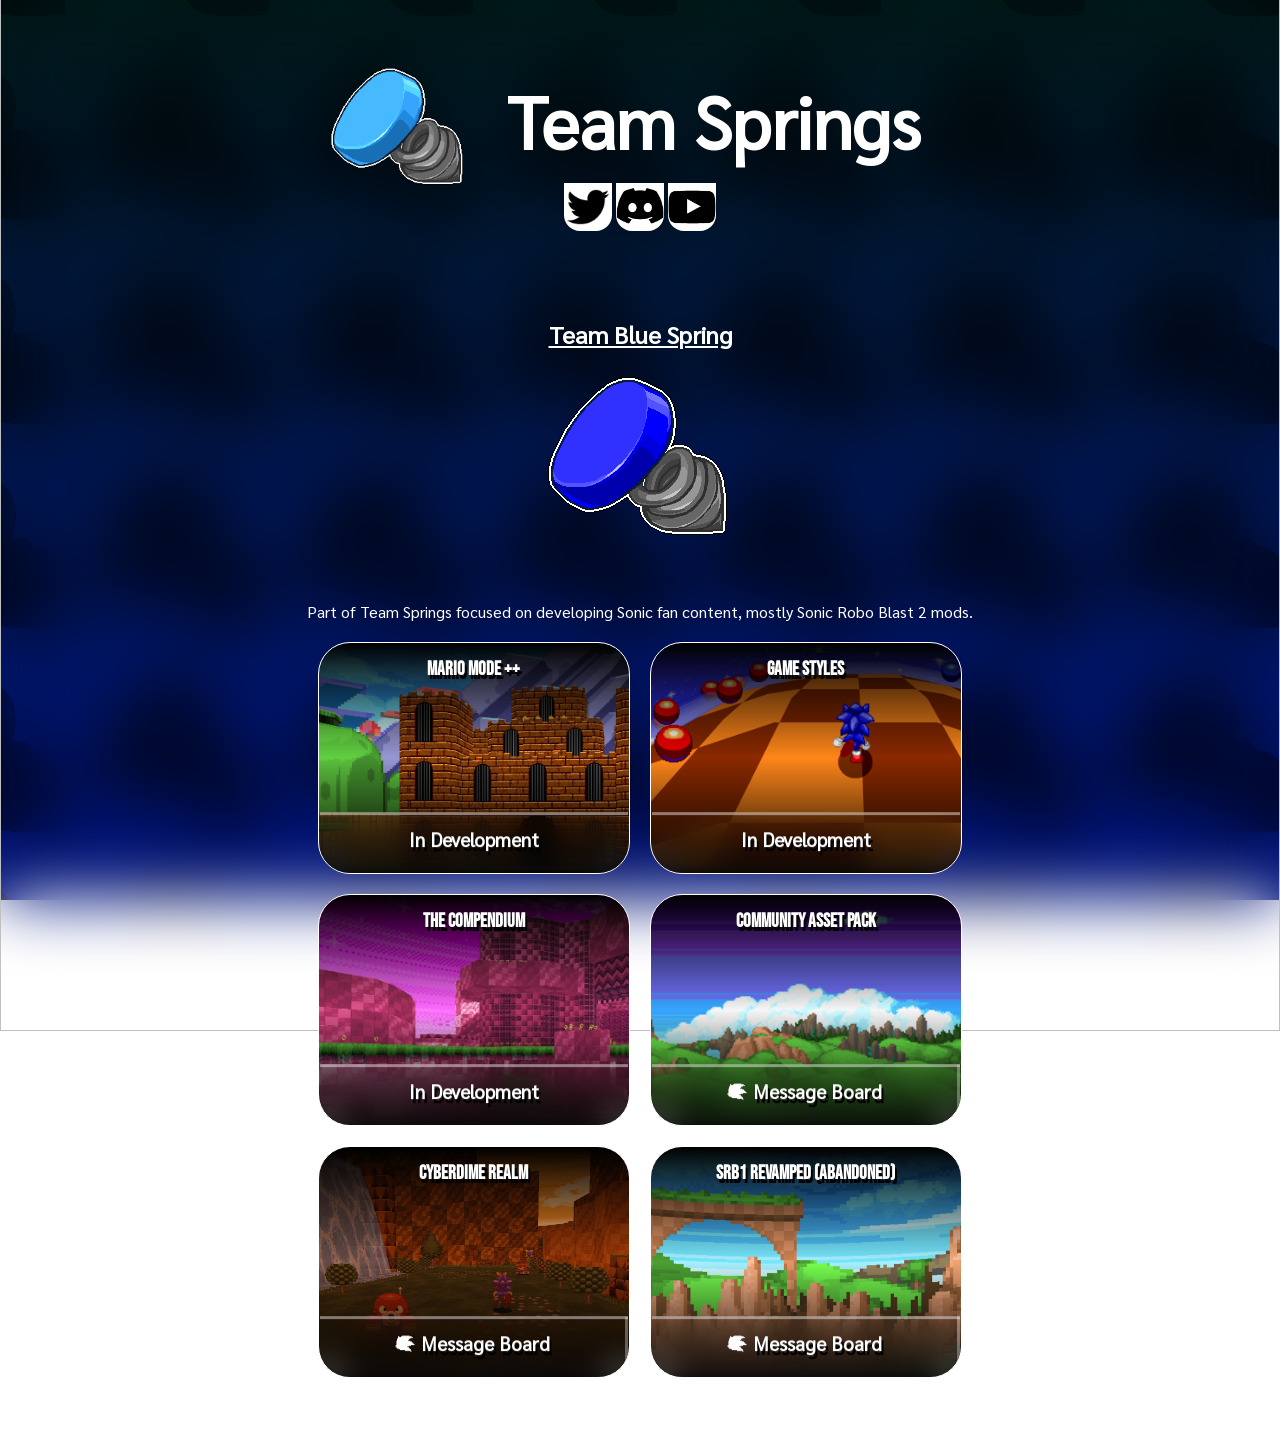
==== index.html @ 65f755e1 "Initial" ====
<!DOCTYPE html PUBLIC "-//W3C//DTD XHTML 1.0 Strict//EN" "http://www.w3.org/TR/xhtml1/DTD/xhtml1-strict.dtd">
<html xmlns="http://www.w3.org/1999/xhtml">
    <head>
        <title>Team Springs</title>
        <meta http-equiv="Content-Language" content="English" />
        <meta http-equiv="Content-Type" content="text/html; charset=UTF-8" />        
        <link rel="stylesheet" type="text/css" href="style.css" media="screen" />        
    </head>

    <body>
        <div id = "bodyplace">
            <img id = "backgroundlayer"/>

            <div id ="wrapper">
                <div id = "logo">
                <img src="TeamSprings2023.png"/>
                <b> Team Springs</b>
                </div>
                
                <div class="socials">
                    <br/>
                    <a href="https://x.com/SpringsTeam"><img class="social_icon" src="Twitter.png"/></a>
                    <a href="https://discord.gg/3rpShvtDGt"><img class="social_icon" src="Discord.png"/></a>
                    <a href="https://www.youtube.com/@BlueSpringTeam"><img class="social_icon" src="YT.png"/></a>
                </div>

                <br/>
                <br/>
                <br/>
                <br/> <u><h2> Team Blue Spring <br/> <img src="BS2023.png"/></h2></u>
                <br/> Part of Team Springs focused on developing Sonic fan content, mostly Sonic Robo Blast 2 mods.

                <div id ="projects">
                    <div class="project" style='background-image: url("mariomode.png"), linear-gradient(rgb(0, 0, 0), #00000000, rgb(0, 0, 0))'>
                        Mario Mode ++

                        <div class="informal">
                            <div class="linktag">In Development</div>                
                        </div>
                    </div>

                    <div class="project" style='background-image: url("gamestyles.png"), linear-gradient(rgb(0, 0, 0), #00000000, rgb(0, 0, 0))'>
                        Game Styles

                        <div class="informal">
                            <div class="linktag">In Development</div>                    
                        </div>
                    </div>

                    <div class="project" style='background-image: url("compedium.png"), linear-gradient(rgb(0, 0, 0), #00000000, rgb(0, 0, 0))'>
                        The Compendium

                        <div class="informal">
                            <div class="linktag">In Development</div>                    
                        </div>
                    </div>

                    <div class="project" style='background-image: url("Sky21SCroll.png"), linear-gradient(rgb(0, 0, 0), #00000000, rgb(0, 0, 0))'>
                        Community Asset Pack

                        <div class="selector">
                            <a href="https://mb.srb2.org/threads/v5-1-community-asset-pack.29865/" class="link">
                                <div class="linktag"><img src="SRB2mes.png" height = '21px'> Message Board</div>
                            </a>                        
                        </div>
                    </div>

                    <div class="project" style='background-image: url("cyberdime.png"), linear-gradient(rgb(0, 0, 0), #00000000, rgb(0, 0, 0))'>
                        Cyberdime Realm

                        <div class="selector">
                            <a href="https://mb.srb2.org/threads/the-cyberdime-realm-virtual-simplicity.27484/" class="link">
                                <div class="linktag"><img src="SRB2mes.png" height = '21px'> Message Board</div>
                            </a>                        
                        </div>
                    </div>


                    <div class="project" style='background-image: url("SRB1.png"), linear-gradient(rgb(0, 0, 0), #00000000, rgb(0, 0, 0))'>
                        SRB1 Revamped (Abandoned)

                        <div class="selector">
                            <a href="https://mb.srb2.org/addons/0-01-blue-spring-teams-srb1-remake.290/" class="link">
                                <div class="linktag"><img src="SRB2mes.png" height = '21px'> Message Board</div>
                            </a>    
                        </div>
                    </div>
                </div>
                
                <br/>
                <br/>               
                Website developed by hand with XHTML and CSS. No ownership over font or intellectual property is claimed.
            </div>
        </div>
    </body>
</html>
---- style.css ----
@font-face { font-family: Sarabun; src: url('fonts/Sarabun-Regular.ttf'); }
@font-face { font-family: BebasNeue; src: url('fonts/BebasNeue-Regular.ttf'); }

body {
    text-align: center;
    background-image: linear-gradient(rgb(0, 24, 23), rgb(0, 19, 128)), url('BS2023bgscrllanim.webp');
	background-position: bottom;
	background-repeat: repeat;
	background-attachment: fixed;
    background-blend-mode: overlay;

    color: white;
    font-family: Sarabun;
}

#backgroundlayer{
    background-color: rgba(255, 255, 255, 0);
    display:inline-block;
    position:fixed;
    left: 17.5%;
    top: -5.5%;
    min-width: 800px;
    width: 65%;
    height: 120%;
    z-index: -4;
    backdrop-filter: blur(32px);
}

@media (max-width: 1280px) {
    #backgroundlayer{
        left: 0px;
        width: 100%;
        height: 120%;
        z-index: -4;
        backdrop-filter: blur(32px);
    }
}

.socials {
    display:contents;
    z-index: 8;
}

.social_icon {
    cursor: pointer;
    padding-top: 16px;
    height: 80%;
    max-width:48px;
    border-radius: 16px;
}

#logo {
    display:contents;
    text-align: left;
    justify-content: center;
    font-size: x-large;
}

#logo b {
    display:contents;
    text-align: left;
    justify-content: center;
    font-size: 300%;
}


#logo img {
    right: 50%;
    height: 142px;
    width: 142px;    
    transform: translate(-32px, 48px);    
}

#projects {
    display:inline-flex;
    position: relative;
    height: auto;
    width: 60%;
    padding-top: 20px;
    padding-bottom: 35px;    
    margin-left: 20%;
    margin-right: 20%;        
    align-items: center;
    float: left;
    flex-wrap: wrap;

    gap: 20px;

    justify-content: center;
}

.project {
    display:inline;

    color:White;
    border-radius: 32px;

    min-width: 280px;
    max-width: 375px;
    width: calc(100% / 4);
    height: 200px;

    text-shadow: 2px 4px black;
    font-family: BebasNeue;
    font-size: larger;
    font-weight: bolder;

    padding:15px;
    background-size: cover;
    background-blend-mode: overlay;

    border: 1px white solid;

    overflow:hidden
}

.project .informal {
    display:table;
    table-layout: fixed;
    flex-wrap: wrap;
    position: relative;
    color:white;
    font-family: Sarabun;

    right:5%;
    transform: translateY(190%);

    width: 110%;
    height: 33%;
    backdrop-filter: blur(16px);
    border-top: 3px rgba(255, 255, 255, 0.435) solid;    
}

.project .selector {
    display:table;
    table-layout: fixed;
    flex-wrap: wrap;
    position: relative;
    color:white;
    font-family: Sarabun;

    right:5%;
    transform: translateY(190%);

    width: 110%;
    height: 33%;
    backdrop-filter: blur(16px);
    border-top: 3px rgba(255, 255, 255, 0.435) solid;    
}

.project .selector .link {
    display:table-cell;
    height: 100%;
    left: 0px;
    right: 0px;

    border-right: 3px rgba(255, 255, 255, 0.323) solid;
}

.project .selector :hover{
    cursor: pointer;

    color:yellow;
    background-image: linear-gradient(rgba(255, 255, 0, 0.037), rgb(197, 145, 0));
}

a {
    color: white;
    text-decoration: none;
    transform: translateY(-3.5%);
}

.project .selector .link .linktag {
    transform: translateY(55%);
}

.project .selector .link :hover {
    background: none;
}

.project .linktag {
    cursor: default;
    transform: translateY(45%);
}
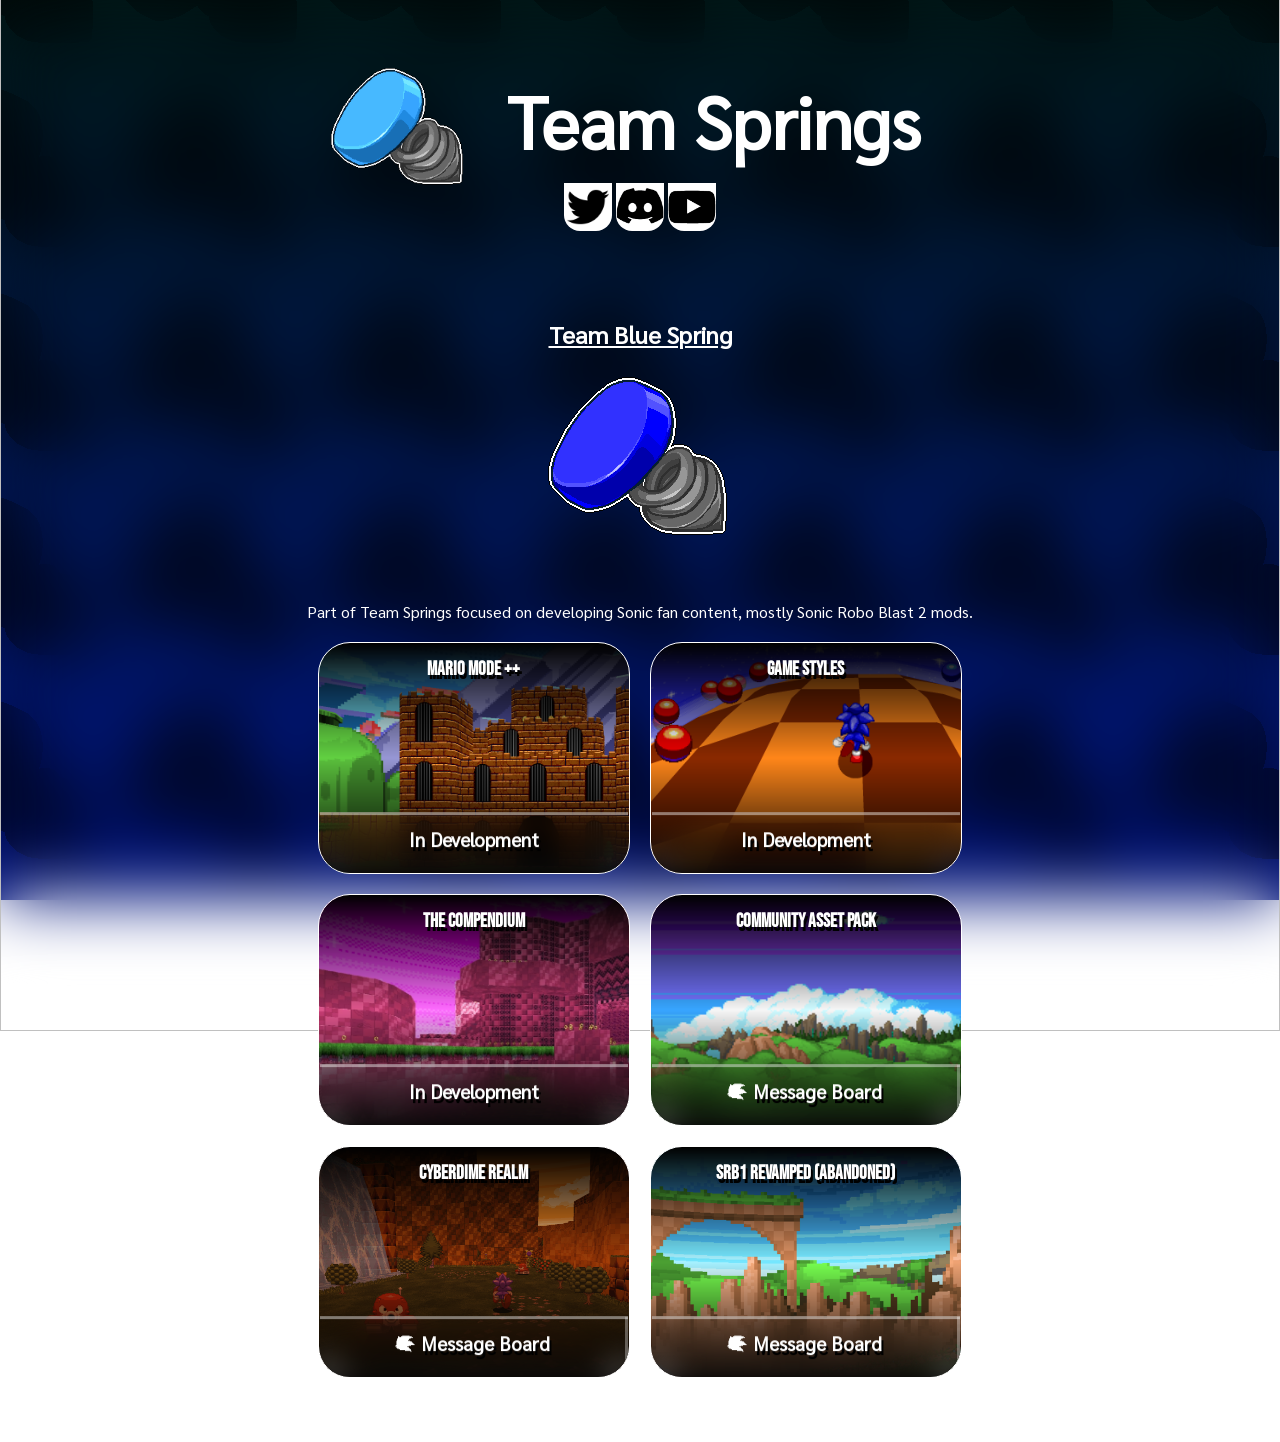
==== commit c44f958a: "Added Meta Tags" ====
--- a/index.html
+++ b/index.html
@@ -4,7 +4,24 @@
         <title>Team Springs</title>
         <meta http-equiv="Content-Language" content="English" />
         <meta http-equiv="Content-Type" content="text/html; charset=UTF-8" />        
-        <link rel="stylesheet" type="text/css" href="style.css" media="screen" />        
+        <link rel="stylesheet" type="text/css" href="style.css" media="screen" />
+        
+        <meta charset="utf-8">
+        <meta name = "viewport"                   content = "width=device-width, initial-scale=1, shrink-to-fit=no"/>        
+        <meta name = "description"                content = "Hobby developer group"/>
+        <meta name = "keyword"                    content = "developer, lua, c, c++, c/c++, artist, pixelart, design, level design, game design, modding, hobbies, scripts, modding, fans, fan-work, fangames"/>
+
+        <meta property = "og:site_name"           content=  "Team Springs" />
+        <meta property = "og:title"               content = "Front Page"/>
+        <meta property = "og:description"         content = "Hobby developer group"/>
+        <meta property = "og:image"               content = "TeamSprings2023.png"/>
+        <meta property = "og:url"                 content = "https://teamsprings.github.io/Site/"/>
+        <meta property = "og:type"                content = "website"/>
+
+        <meta property = "twitter:card"           content = "summary_large_image"/>
+        <meta property = "twitter:title"          content = "Team Springs"/>
+        <meta property = "twitter:description"    content = "Hobby developer group"/>
+        <meta property = "twitter:image"          content = "TeamSprings2023.png"/>     
     </head>
 
     <body>
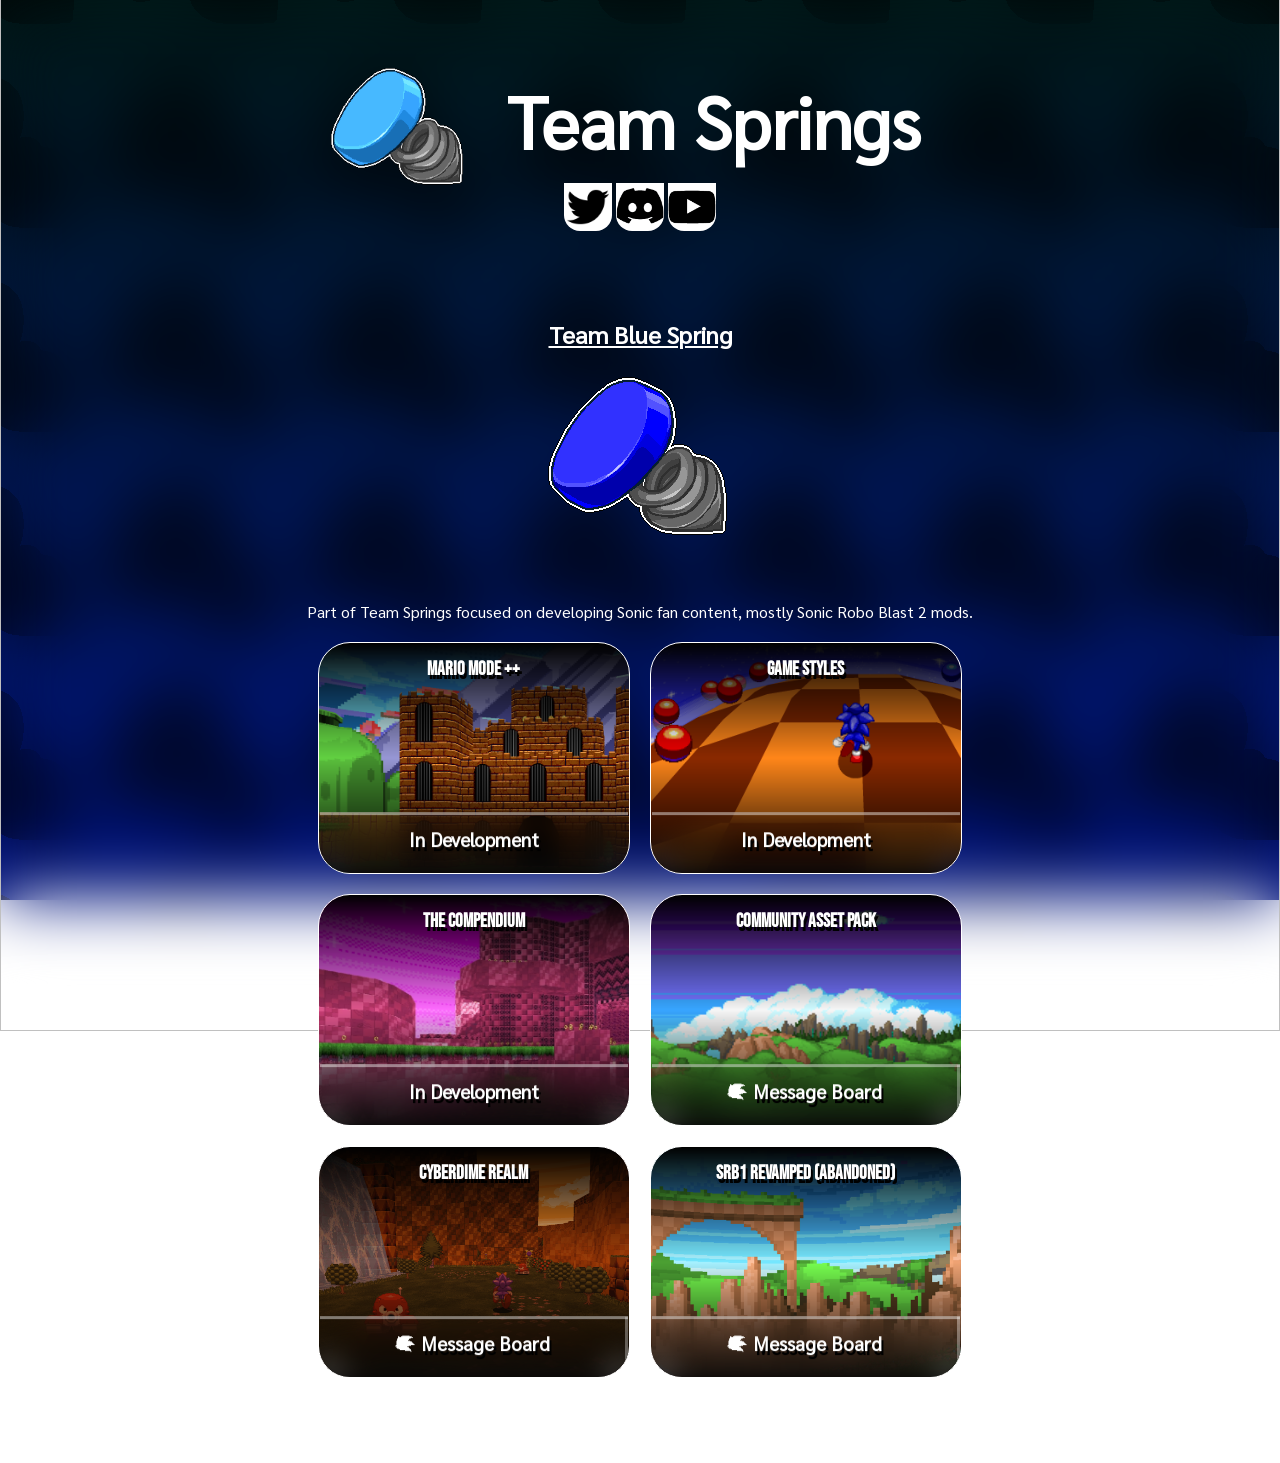
==== commit 50e3c899: "Note" ====
--- a/index.html
+++ b/index.html
@@ -105,8 +105,9 @@
                 </div>
                 
                 <br/>
-                <br/>               
-                Website developed by hand with XHTML and CSS. No ownership over font or intellectual property is claimed.
+                <br/>
+                Website developed by hand with XHTML and CSS. No ownership over font or intellectual property is claimed. 
+                <br/> Website wasn't made for Firefox or Android browsers.
             </div>
         </div>
     </body>
--- a/style.css
+++ b/style.css
@@ -111,7 +111,7 @@
 
     border: 1px white solid;
 
-    overflow:hidden
+    overflow:hidden;
 }
 
 .project .informal {
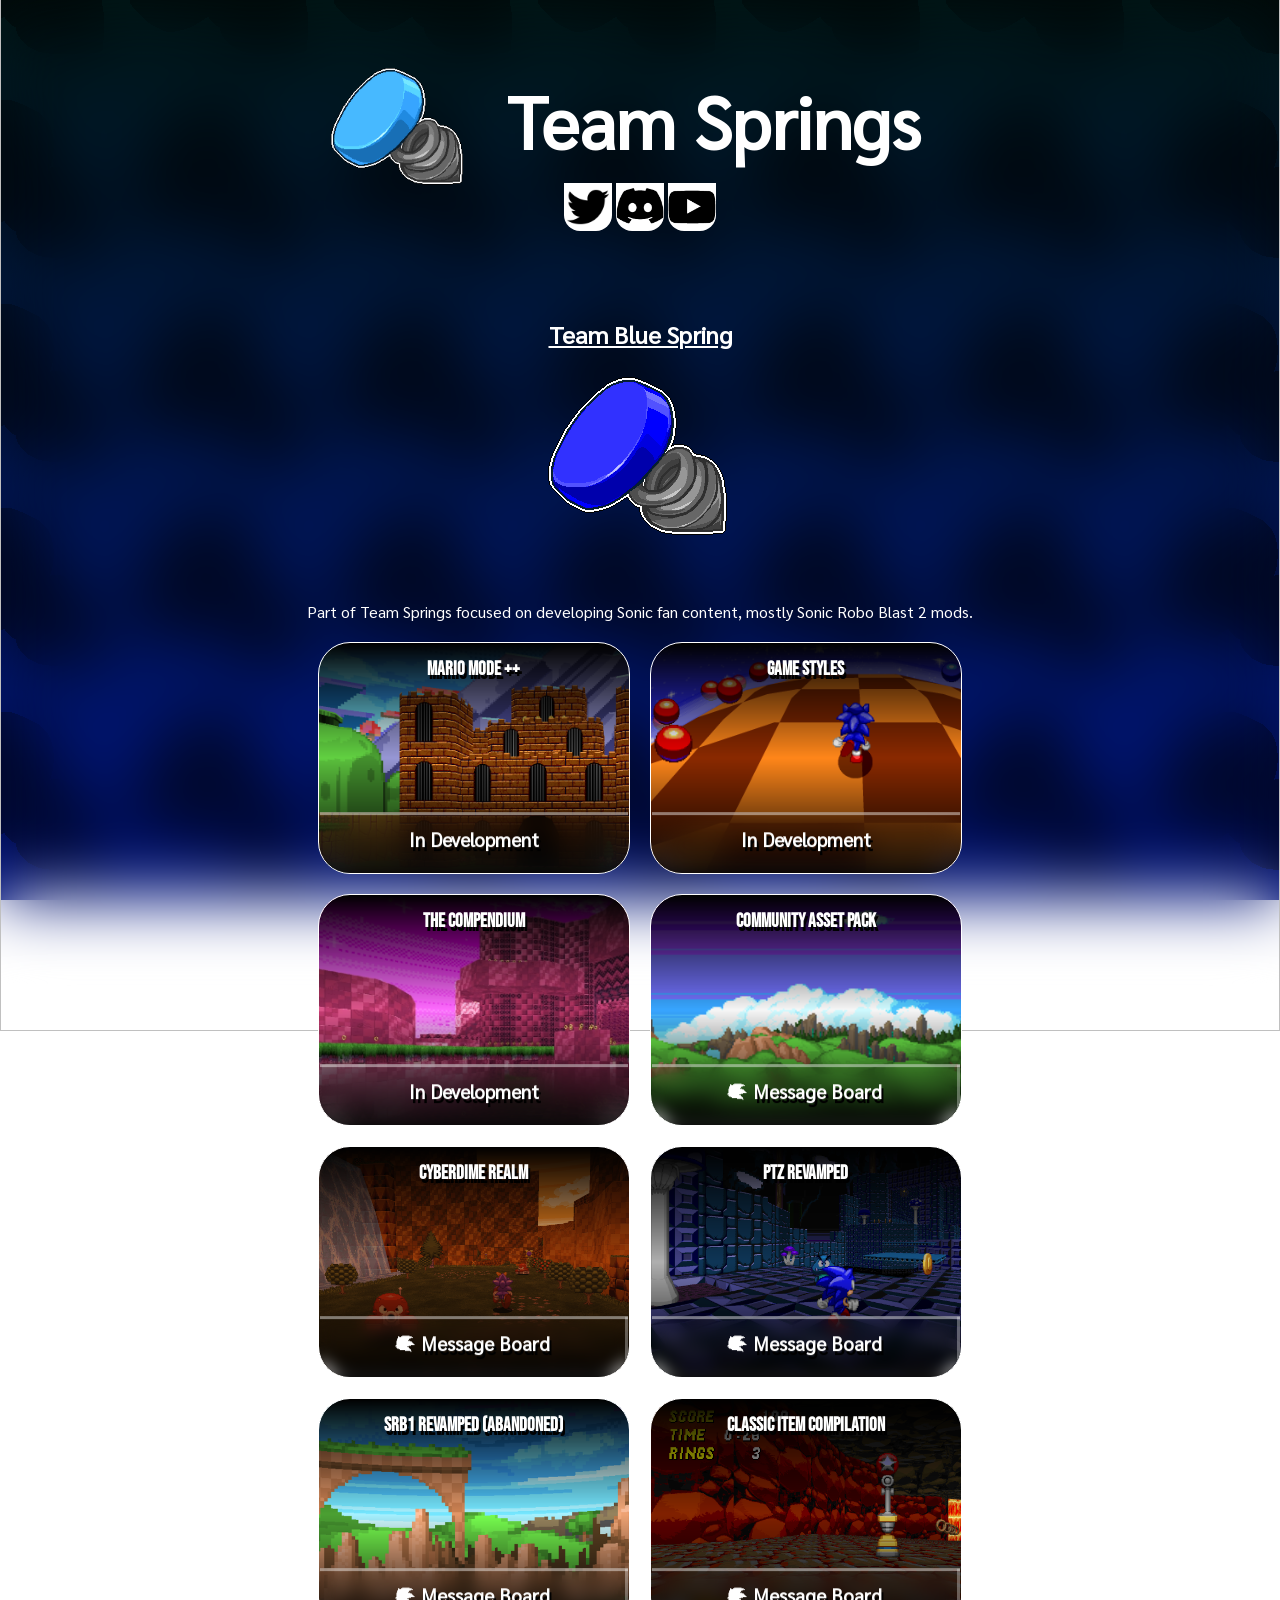
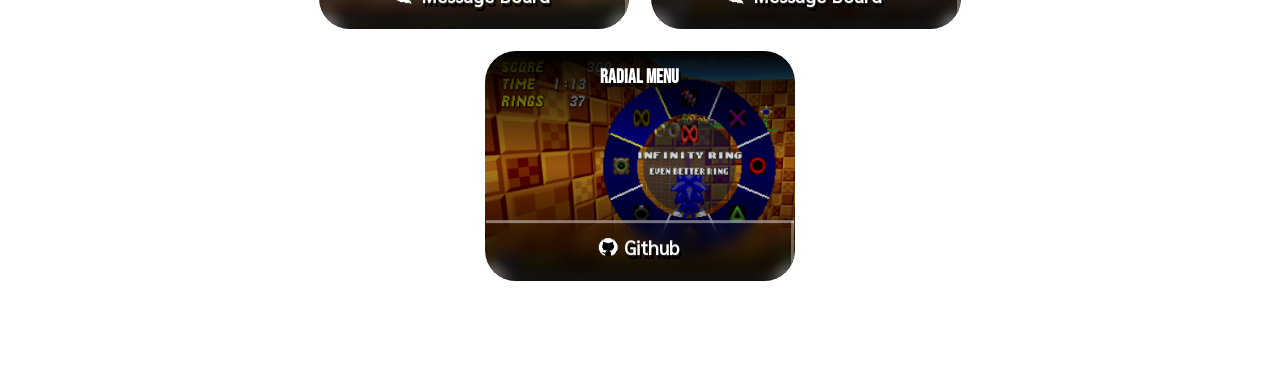
==== commit e922cb66: "Fixes for Safari + more content" ====
--- a/index.html
+++ b/index.html
@@ -92,6 +92,15 @@
                         </div>
                     </div>
 
+                    <div class="project" style='background-image: url("ptzrev.png"), linear-gradient(rgb(0, 0, 0), #00000000, rgb(0, 0, 0))'>
+                        PTZ Revamped
+
+                        <div class="selector">
+                            <a href="https://mb.srb2.org/addons/v1-4-pipe-towers-zone-revamped.289/" class="link">
+                                <div class="linktag"><img src="SRB2mes.png" height = '21px'> Message Board</div>
+                            </a>                        
+                        </div>
+                    </div>                    
 
                     <div class="project" style='background-image: url("SRB1.png"), linear-gradient(rgb(0, 0, 0), #00000000, rgb(0, 0, 0))'>
                         SRB1 Revamped (Abandoned)
@@ -102,6 +111,26 @@
                             </a>    
                         </div>
                     </div>
+
+                    <div class="project" style='background-image: url("classiccomp.png"), linear-gradient(rgb(0, 0, 0), #00000000, rgb(0, 0, 0))'>
+                        Classic Item Compilation
+
+                        <div class="selector">
+                            <a href="https://mb.srb2.org/addons/classic-item-compilation.1932/" class="link">
+                                <div class="linktag"><img src="SRB2mes.png" height = '21px'> Message Board</div>
+                            </a>    
+                        </div>
+                    </div>  
+                    
+                    <div class="project" style='background-image: url("radialmenu.png"), linear-gradient(rgb(0, 0, 0), #00000000, rgb(0, 0, 0))'>
+                        Radial Menu
+
+                        <div class="selector">
+                            <a href="https://github.com/Ace-Lite/SRB2-Radialmenu" class="link">
+                                <div class="linktag"><img src="Github.png" height = '21px'> Github</div>
+                            </a>    
+                        </div>
+                    </div>                  
                 </div>
                 
                 <br/>
--- a/style.css
+++ b/style.css
@@ -26,13 +26,14 @@
     backdrop-filter: blur(32px);
 }
 
-@media (max-width: 1280px) {
+@media all and (max-width: 1280px) {
     #backgroundlayer{
         left: 0px;
         width: 100%;
         height: 120%;
         z-index: -4;
         backdrop-filter: blur(32px);
+        -webkit-backdrop-filter: blur(32px);
     }
 }
 
@@ -46,6 +47,7 @@
     padding-top: 16px;
     height: 80%;
     max-width:48px;
+    max-height: 48px;
     border-radius: 16px;
 }
 
@@ -128,7 +130,14 @@
     width: 110%;
     height: 33%;
     backdrop-filter: blur(16px);
+    -webkit-backdrop-filter: blur(16px);
+
     border-top: 3px rgba(255, 255, 255, 0.435) solid;    
+}
+
+.project .informal:before {
+    backdrop-filter: blur(16px);
+    -webkit-backdrop-filter: blur(16px);
 }
 
 .project .selector {
@@ -141,10 +150,11 @@
 
     right:5%;
     transform: translateY(190%);
+    backdrop-filter: blur(8px);
+    -webkit-backdrop-filter: blur(8px);
 
     width: 110%;
     height: 33%;
-    backdrop-filter: blur(16px);
     border-top: 3px rgba(255, 255, 255, 0.435) solid;    
 }
 
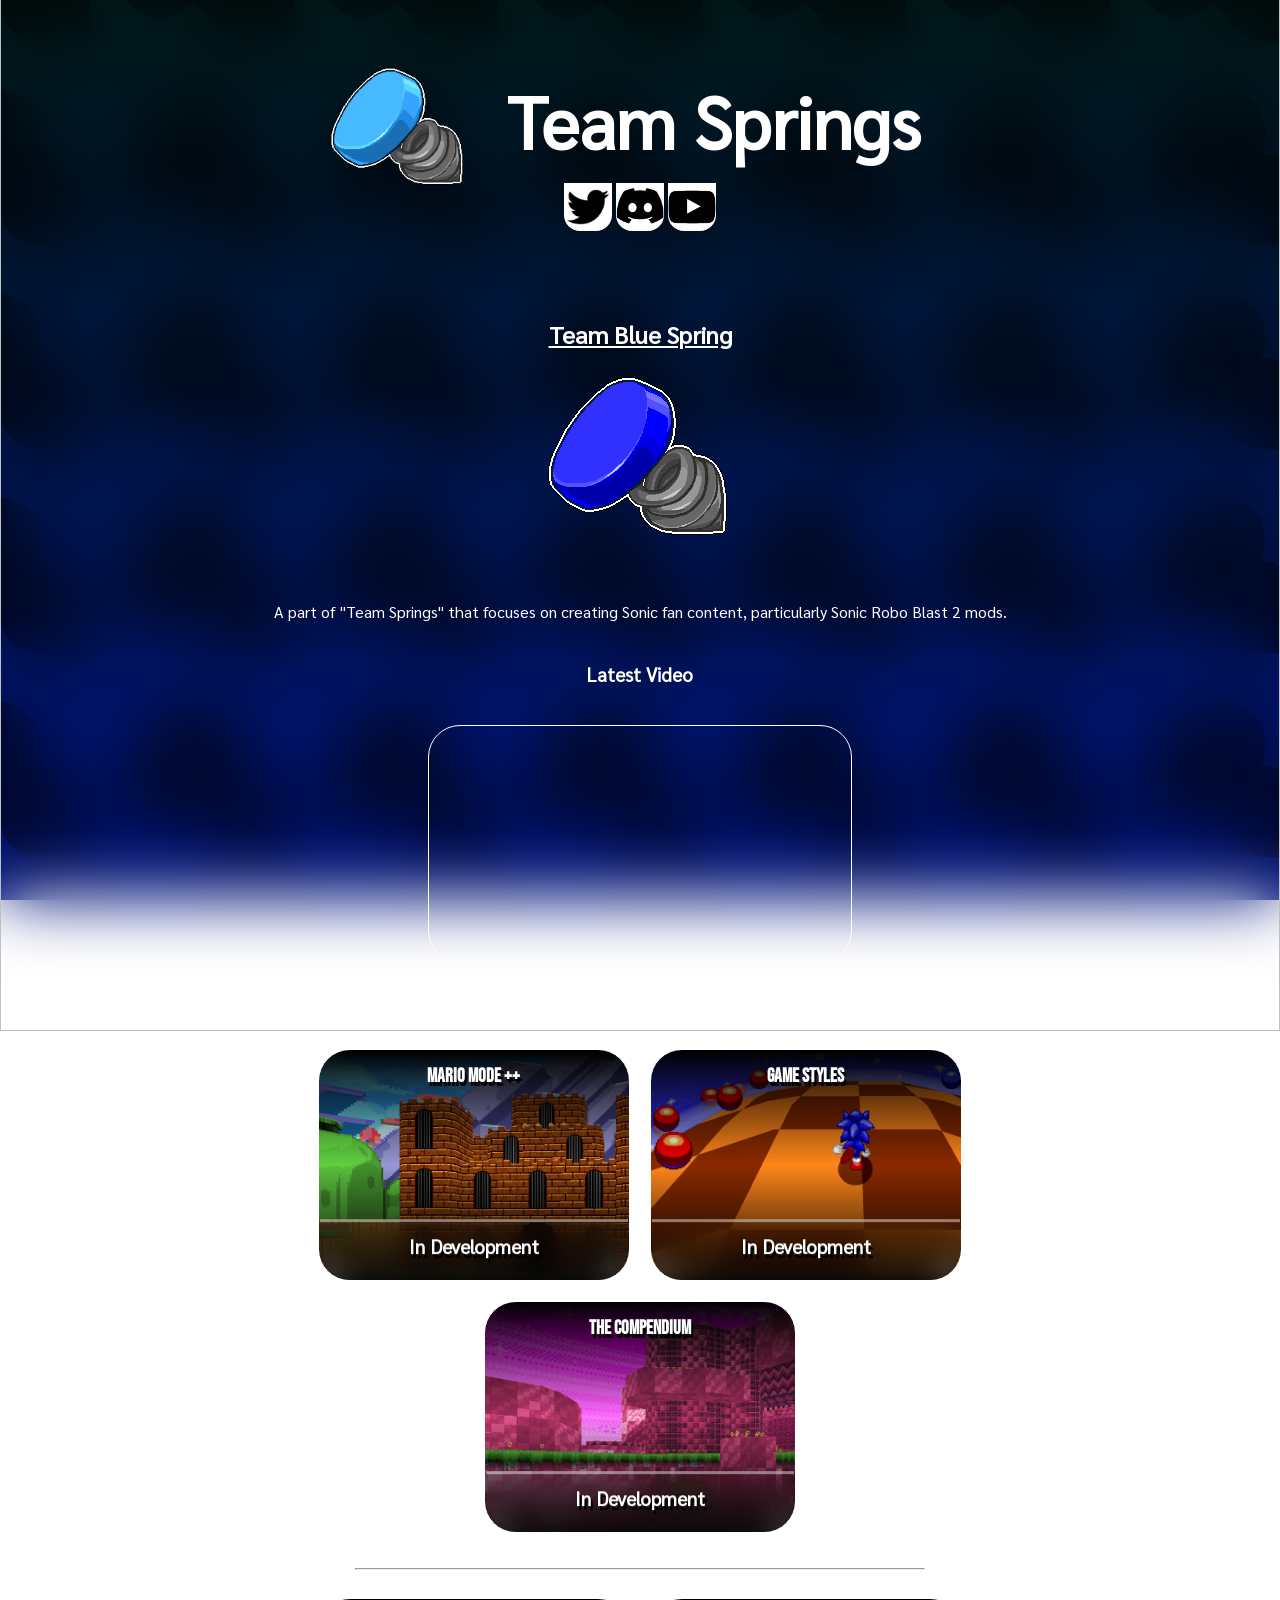
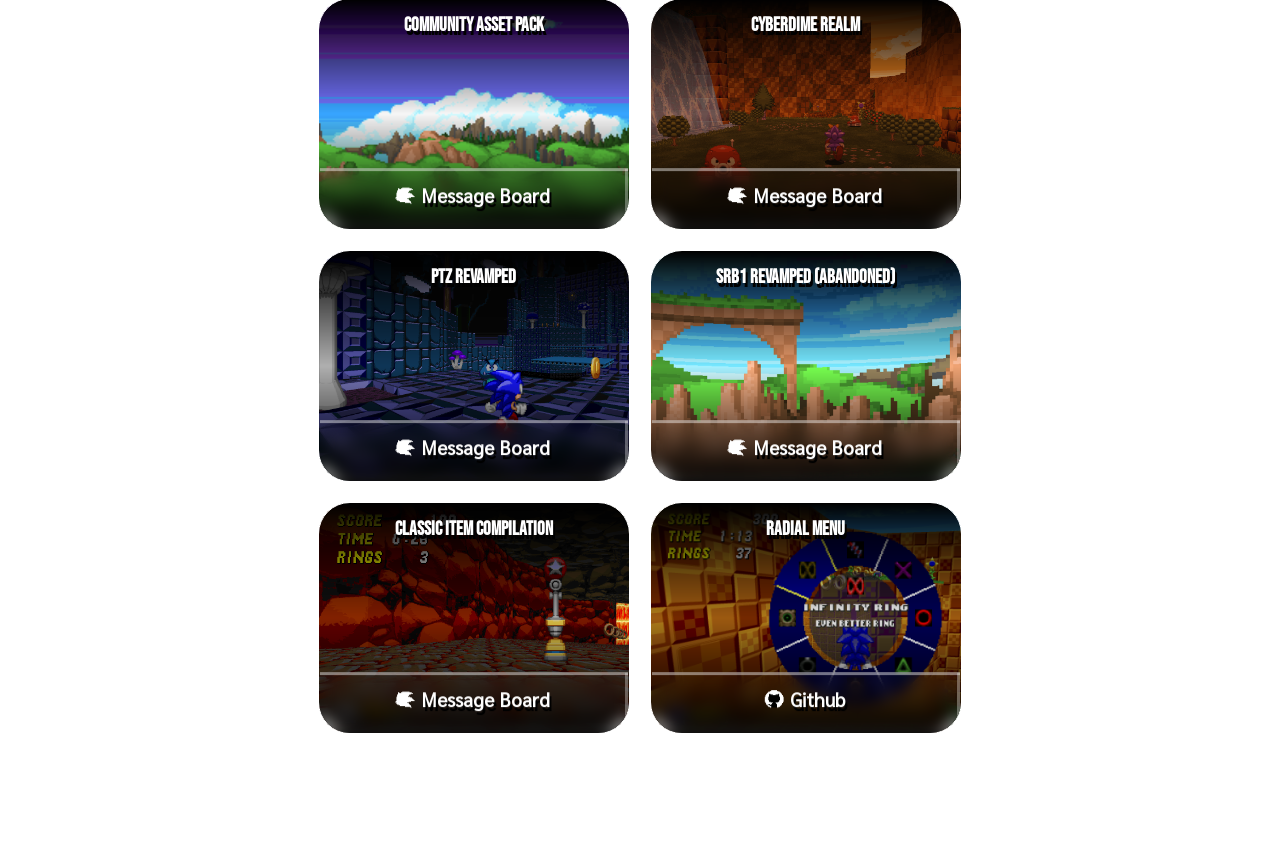
==== commit 7ac605ed: "Update 09/09/2024" ====
--- a/index.html
+++ b/index.html
@@ -21,7 +21,11 @@
         <meta property = "twitter:card"           content = "summary_large_image"/>
         <meta property = "twitter:title"          content = "Team Springs"/>
         <meta property = "twitter:description"    content = "Hobby developer group"/>
-        <meta property = "twitter:image"          content = "TeamSprings2023.png"/>     
+        <meta property = "twitter:image"          content = "TeamSprings2023.png"/>
+        
+        
+        <link rel="icon" type="image/x-icon" href="TeamSprings2023.png">
+
     </head>
 
     <body>
@@ -45,7 +49,13 @@
                 <br/>
                 <br/>
                 <br/> <u><h2> Team Blue Spring <br/> <img src="BS2023.png"/></h2></u>
-                <br/> Part of Team Springs focused on developing Sonic fan content, mostly Sonic Robo Blast 2 mods.
+                <br/> A part of "Team Springs" that focuses on creating Sonic fan content, particularly Sonic Robo Blast 2 mods.
+                <br/>
+                <br/> <h3>Latest Video</h3>
+                <br/>
+                <iframe class="video" src="https://www.youtube.com/embed/?list=PLDBX_8PsYYEUYu9BclTaVviQmOt5gvhRT"></iframe>
+    
+                <h3>Projects</h3>
 
                 <div id ="projects">
                     <div class="project" style='background-image: url("mariomode.png"), linear-gradient(rgb(0, 0, 0), #00000000, rgb(0, 0, 0))'>
@@ -71,7 +81,11 @@
                             <div class="linktag">In Development</div>                    
                         </div>
                     </div>
+                </div>
 
+                <hr/>
+
+                <div id ="projects">
                     <div class="project" style='background-image: url("Sky21SCroll.png"), linear-gradient(rgb(0, 0, 0), #00000000, rgb(0, 0, 0))'>
                         Community Asset Pack
 
@@ -135,8 +149,13 @@
                 
                 <br/>
                 <br/>
+                <br/>
+                <br/>
                 Website developed by hand with XHTML and CSS. No ownership over font or intellectual property is claimed. 
                 <br/> Website wasn't made for Firefox or Android browsers.
+                <br/>
+                <br/>
+                <br/>
             </div>
         </div>
     </body>
--- a/style.css
+++ b/style.css
@@ -91,6 +91,22 @@
     justify-content: center;
 }
 
+.video {
+    border-radius: 32px;
+
+    min-width: 280px;
+    max-width: 1000px;
+    width: calc(100% / 3);
+    height: calc(100vw / 5.428);
+
+    border: 1px white solid;
+    overflow:hidden;
+}
+
+hr {
+    width: 45%;
+}
+
 .project {
     display:inline;
 
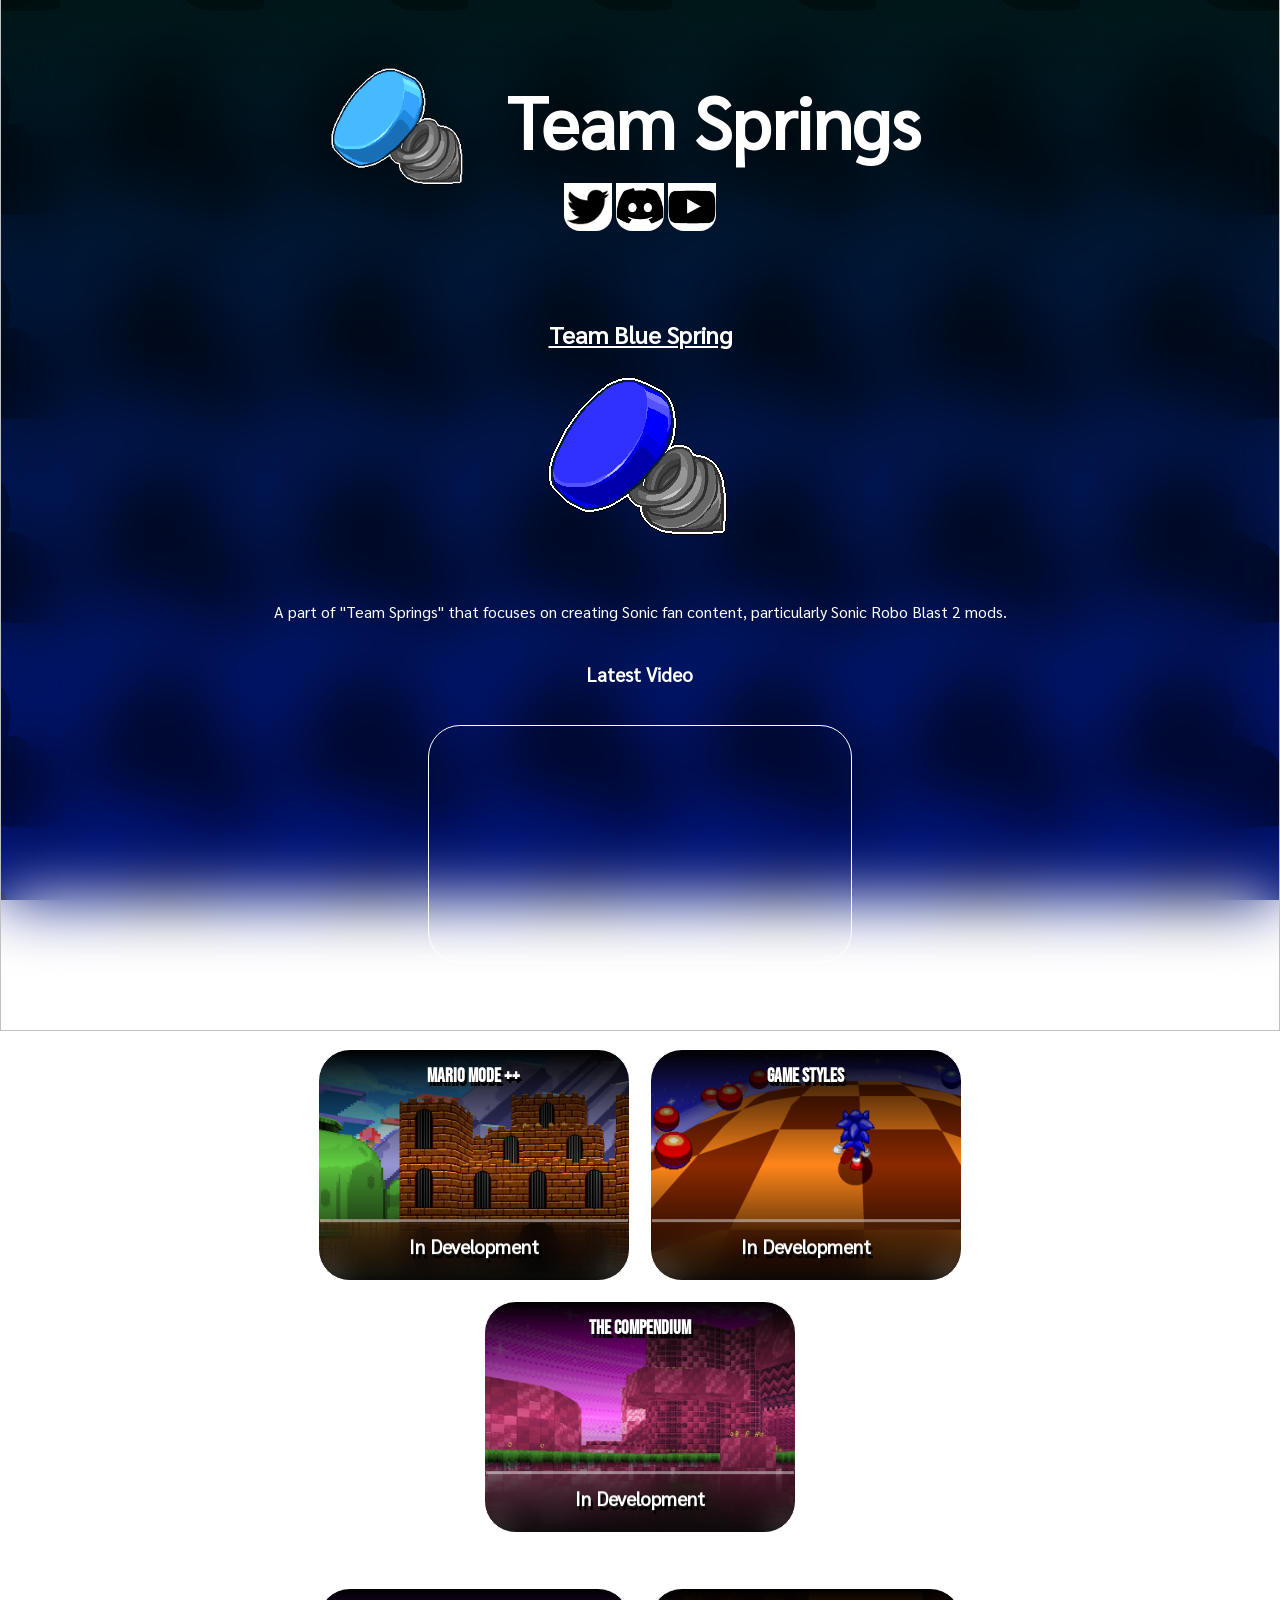
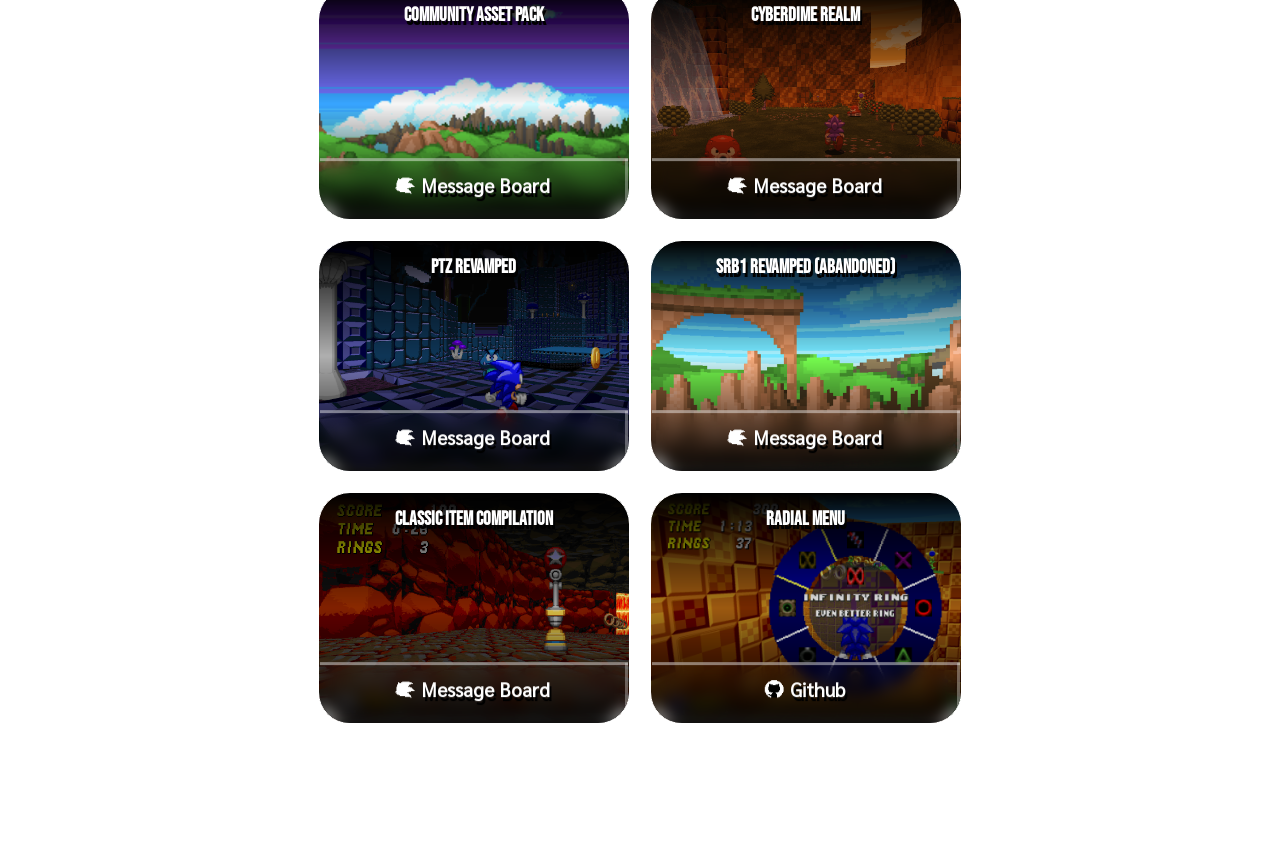
==== commit b91634cb: "Removal of hr/" ====
--- a/index.html
+++ b/index.html
@@ -83,8 +83,6 @@
                     </div>
                 </div>
 
-                <hr/>
-
                 <div id ="projects">
                     <div class="project" style='background-image: url("Sky21SCroll.png"), linear-gradient(rgb(0, 0, 0), #00000000, rgb(0, 0, 0))'>
                         Community Asset Pack
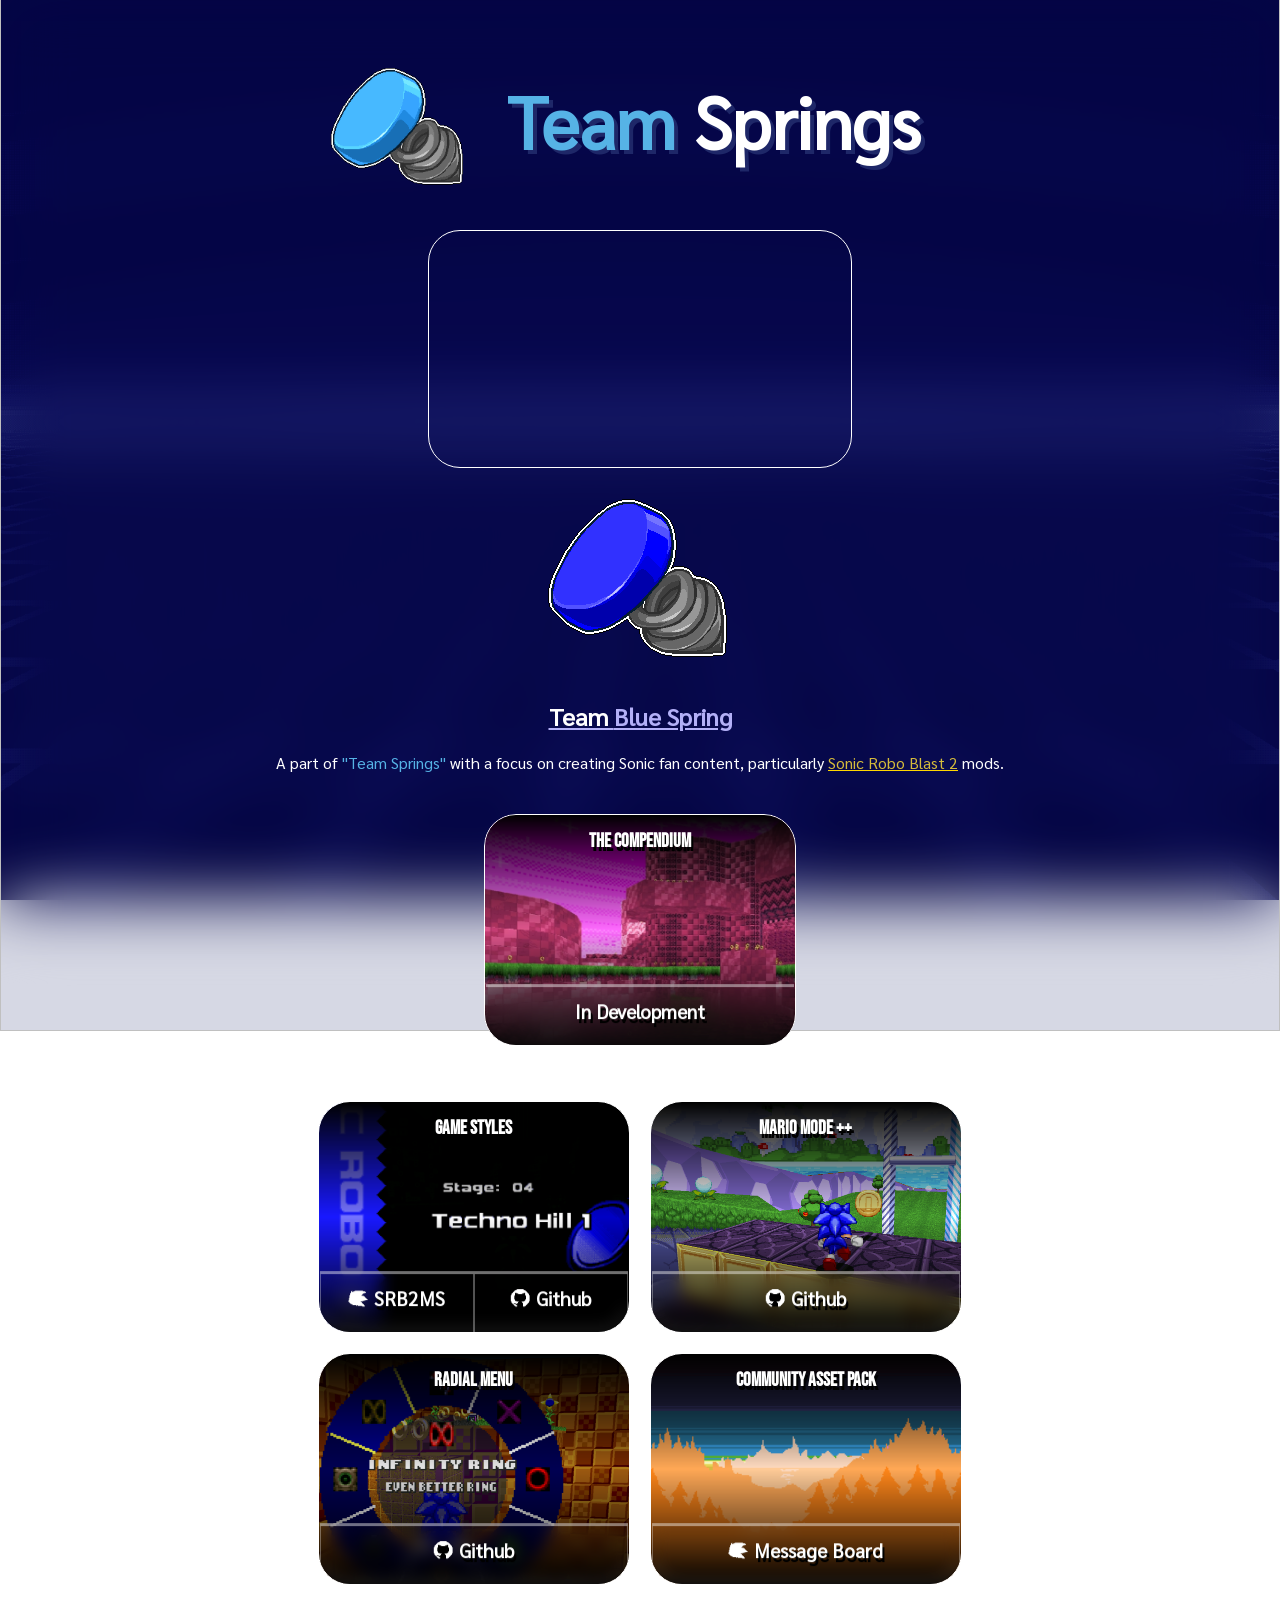
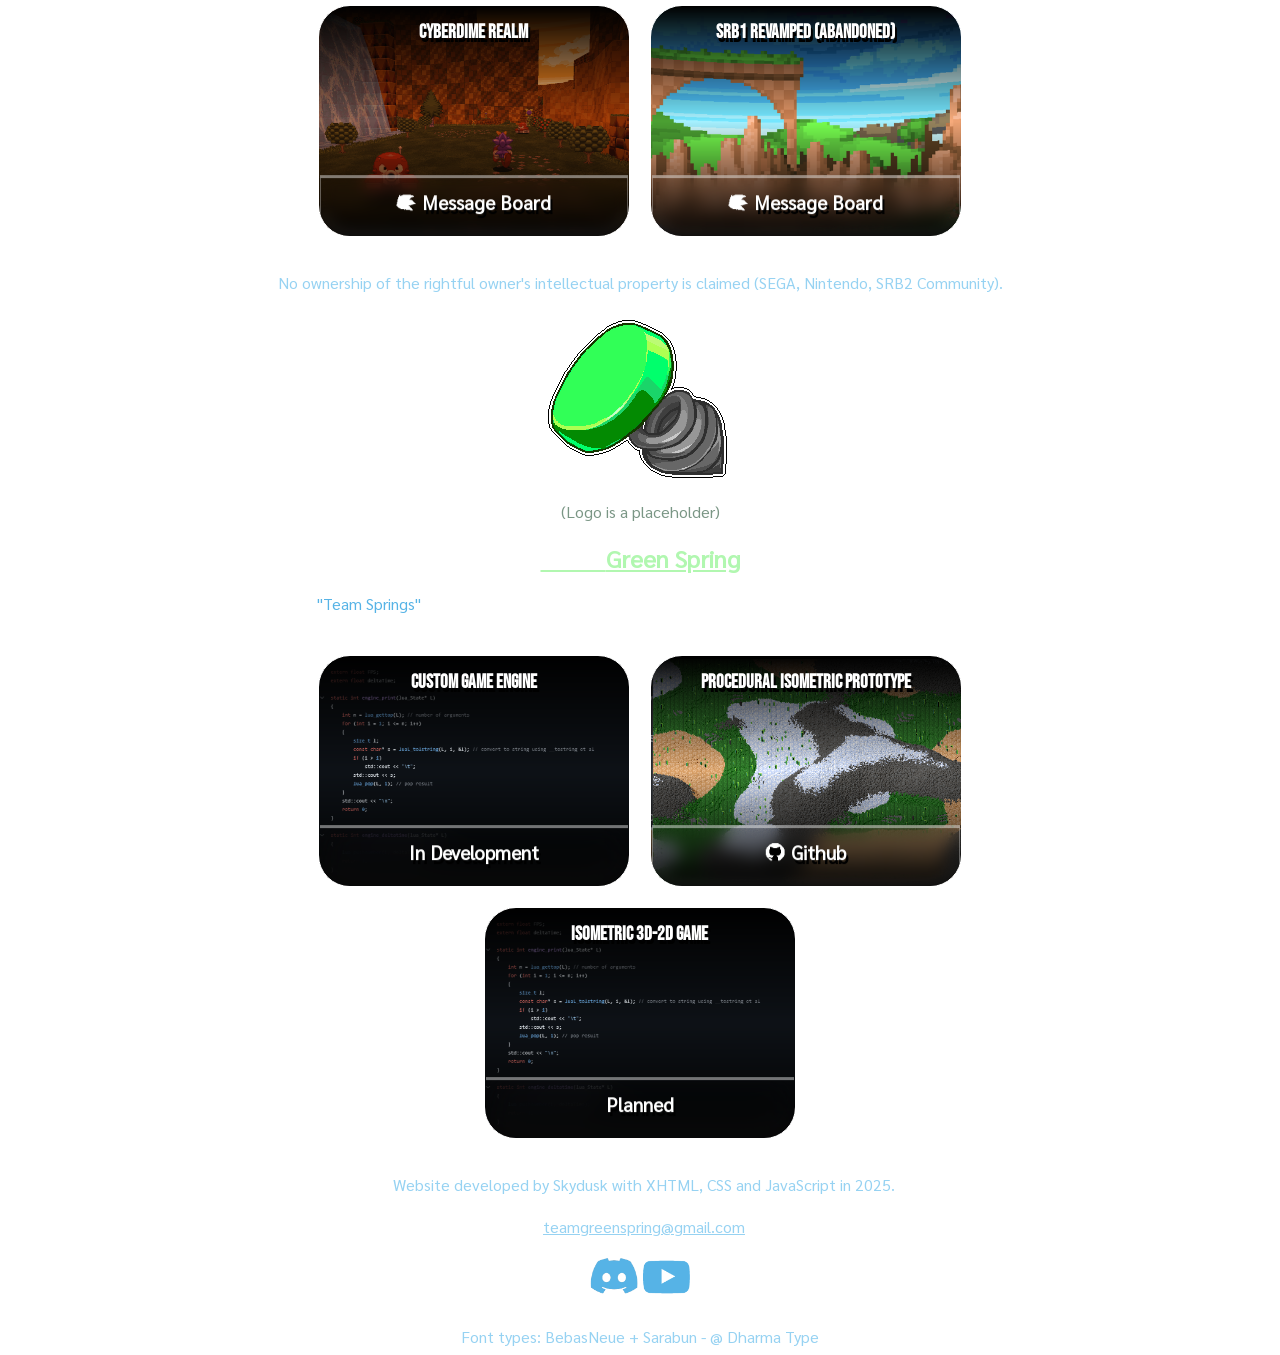
==== commit ac131d89: "Preload website update for Styles release" ====
--- a/index.html
+++ b/index.html
@@ -26,7 +26,18 @@
         
         <link rel="icon" type="image/x-icon" href="TeamSprings2023.png">
 
+        <script src="https://code.jquery.com/jquery-1.10.2.js"></script>
+        <script src="script.js"></script>
     </head>
+
+    <!--
+        TODO: Change links - MM++, Styles
+        TODO: Better project pictures for MM++, PTZ Revamped
+        TODO: Swap graphics for Team Green Section
+
+        TODO: Maybe do the news posts
+        TODO: Desktop-only navigator
+    -->
 
     <body>
         <div id = "bodyplace">
@@ -35,125 +46,34 @@
             <div id ="wrapper">
                 <div id = "logo">
                 <img src="TeamSprings2023.png"/>
-                <b> Team Springs</b>
-                </div>
-                
-                <div class="socials">
-                    <br/>
-                    <a href="https://x.com/SpringsTeam"><img class="social_icon" src="Twitter.png"/></a>
-                    <a href="https://discord.gg/3rpShvtDGt"><img class="social_icon" src="Discord.png"/></a>
-                    <a href="https://www.youtube.com/@BlueSpringTeam"><img class="social_icon" src="YT.png"/></a>
+                <b style="color:rgb(86, 179, 230);"> Team</b><b> Springs</b>
                 </div>
 
                 <br/>
                 <br/>
                 <br/>
-                <br/> <u><h2> Team Blue Spring <br/> <img src="BS2023.png"/></h2></u>
-                <br/> A part of "Team Springs" that focuses on creating Sonic fan content, particularly Sonic Robo Blast 2 mods.
                 <br/>
-                <br/> <h3>Latest Video</h3>
-                <br/>
-                <iframe class="video" src="https://www.youtube.com/embed/?list=PLDBX_8PsYYEUYu9BclTaVviQmOt5gvhRT"></iframe>
-    
-                <h3>Projects</h3>
 
-                <div id ="projects">
-                    <div class="project" style='background-image: url("mariomode.png"), linear-gradient(rgb(0, 0, 0), #00000000, rgb(0, 0, 0))'>
-                        Mario Mode ++
-
-                        <div class="informal">
-                            <div class="linktag">In Development</div>                
-                        </div>
-                    </div>
-
-                    <div class="project" style='background-image: url("gamestyles.png"), linear-gradient(rgb(0, 0, 0), #00000000, rgb(0, 0, 0))'>
-                        Game Styles
-
-                        <div class="informal">
-                            <div class="linktag">In Development</div>                    
-                        </div>
-                    </div>
-
-                    <div class="project" style='background-image: url("compedium.png"), linear-gradient(rgb(0, 0, 0), #00000000, rgb(0, 0, 0))'>
-                        The Compendium
-
-                        <div class="informal">
-                            <div class="linktag">In Development</div>                    
-                        </div>
-                    </div>
+                <div id="content">
+                    <script>ChangeSwitch(0)</script>
                 </div>
 
-                <div id ="projects">
-                    <div class="project" style='background-image: url("Sky21SCroll.png"), linear-gradient(rgb(0, 0, 0), #00000000, rgb(0, 0, 0))'>
-                        Community Asset Pack
-
-                        <div class="selector">
-                            <a href="https://mb.srb2.org/threads/v5-1-community-asset-pack.29865/" class="link">
-                                <div class="linktag"><img src="SRB2mes.png" height = '21px'> Message Board</div>
-                            </a>                        
-                        </div>
-                    </div>
-
-                    <div class="project" style='background-image: url("cyberdime.png"), linear-gradient(rgb(0, 0, 0), #00000000, rgb(0, 0, 0))'>
-                        Cyberdime Realm
-
-                        <div class="selector">
-                            <a href="https://mb.srb2.org/threads/the-cyberdime-realm-virtual-simplicity.27484/" class="link">
-                                <div class="linktag"><img src="SRB2mes.png" height = '21px'> Message Board</div>
-                            </a>                        
-                        </div>
-                    </div>
-
-                    <div class="project" style='background-image: url("ptzrev.png"), linear-gradient(rgb(0, 0, 0), #00000000, rgb(0, 0, 0))'>
-                        PTZ Revamped
-
-                        <div class="selector">
-                            <a href="https://mb.srb2.org/addons/v1-4-pipe-towers-zone-revamped.289/" class="link">
-                                <div class="linktag"><img src="SRB2mes.png" height = '21px'> Message Board</div>
-                            </a>                        
-                        </div>
-                    </div>                    
-
-                    <div class="project" style='background-image: url("SRB1.png"), linear-gradient(rgb(0, 0, 0), #00000000, rgb(0, 0, 0))'>
-                        SRB1 Revamped (Abandoned)
-
-                        <div class="selector">
-                            <a href="https://mb.srb2.org/addons/0-01-blue-spring-teams-srb1-remake.290/" class="link">
-                                <div class="linktag"><img src="SRB2mes.png" height = '21px'> Message Board</div>
-                            </a>    
-                        </div>
-                    </div>
-
-                    <div class="project" style='background-image: url("classiccomp.png"), linear-gradient(rgb(0, 0, 0), #00000000, rgb(0, 0, 0))'>
-                        Classic Item Compilation
-
-                        <div class="selector">
-                            <a href="https://mb.srb2.org/addons/classic-item-compilation.1932/" class="link">
-                                <div class="linktag"><img src="SRB2mes.png" height = '21px'> Message Board</div>
-                            </a>    
-                        </div>
-                    </div>  
-                    
-                    <div class="project" style='background-image: url("radialmenu.png"), linear-gradient(rgb(0, 0, 0), #00000000, rgb(0, 0, 0))'>
-                        Radial Menu
-
-                        <div class="selector">
-                            <a href="https://github.com/Ace-Lite/SRB2-Radialmenu" class="link">
-                                <div class="linktag"><img src="Github.png" height = '21px'> Github</div>
-                            </a>    
-                        </div>
-                    </div>                  
-                </div>
-                
                 <br/>
                 <br/>
                 <br/>
                 <br/>
-                Website developed by hand with XHTML and CSS. No ownership over font or intellectual property is claimed. 
-                <br/> Website wasn't made for Firefox or Android browsers.
-                <br/>
-                <br/>
-                <br/>
+                <span style = "padding-left: 8px; color:rgb(150, 210, 242);"> Website developed by Skydusk with XHTML, CSS and JavaScript in 2025.
+                    <br/>
+                    <br/> <u style="padding-left: 8px;">teamgreenspring@gmail.com</u>
+                    <div class="socials">
+                        <br/>
+                        <a href="https://discord.gg/3rpShvtDGt"><img class="social_icon" src="Discord.png"/></a>
+                        <a href="https://www.youtube.com/@BlueSpringTeam"><img class="social_icon" src="YT.png"/></a>
+                    </div>
+                    <br/>
+                    <br/> Font types: BebasNeue + Sarabun - @ Dharma Type 
+                </span>
+                <br/>              
             </div>
         </div>
     </body>
--- a/style.css
+++ b/style.css
@@ -3,18 +3,21 @@
 
 body {
     text-align: center;
-    background-image: linear-gradient(rgb(0, 24, 23), rgb(0, 19, 128)), url('BS2023bgscrllanim.webp');
+    background-image: url('backgroundanim.gif');
 	background-position: bottom;
 	background-repeat: repeat;
 	background-attachment: fixed;
     background-blend-mode: overlay;
+    background-size: cover;
 
     color: white;
     font-family: Sarabun;
+
+    user-select: text;
 }
 
 #backgroundlayer{
-    background-color: rgba(255, 255, 255, 0);
+    background-color: rgba(17, 25, 95, 0.168);  
     display:inline-block;
     position:fixed;
     left: 17.5%;
@@ -23,7 +26,7 @@
     width: 65%;
     height: 120%;
     z-index: -4;
-    backdrop-filter: blur(32px);
+    backdrop-filter: blur(10px);
 }
 
 @media all and (max-width: 1280px) {
@@ -48,7 +51,10 @@
     height: 80%;
     max-width:48px;
     max-height: 48px;
-    border-radius: 16px;
+}
+
+.social_icon:hover {
+    filter: brightness(50%) saturate(200%) hue-rotate(50deg);
 }
 
 #logo {
@@ -56,6 +62,8 @@
     text-align: left;
     justify-content: center;
     font-size: x-large;
+
+    user-select: none;
 }
 
 #logo b {
@@ -63,6 +71,7 @@
     text-align: left;
     justify-content: center;
     font-size: 300%;
+    text-shadow: 4px 4px rgb(30, 39, 104);
 }
 
 
@@ -94,17 +103,14 @@
 .video {
     border-radius: 32px;
 
-    min-width: 280px;
+    min-width: 320px;
     max-width: 1000px;
     width: calc(100% / 3);
     height: calc(100vw / 5.428);
+    min-height: 180px;
 
     border: 1px white solid;
     overflow:hidden;
-}
-
-hr {
-    width: 45%;
 }
 
 .project {
@@ -128,6 +134,9 @@
     background-blend-mode: overlay;
 
     border: 1px white solid;
+
+    mask: radial-gradient(circle 2px at top left, transparent 98%, black);
+    mask-size: 100% 100%;
 
     overflow:hidden;
 }
@@ -171,7 +180,9 @@
 
     width: 110%;
     height: 33%;
-    border-top: 3px rgba(255, 255, 255, 0.435) solid;    
+    border-top: 3px rgba(255, 255, 255, 0.435) solid;
+    
+    overflow:hidden;
 }
 
 .project .selector .link {
@@ -180,14 +191,18 @@
     left: 0px;
     right: 0px;
 
-    border-right: 3px rgba(255, 255, 255, 0.323) solid;
+    border-right: 1px rgba(255, 255, 255, 0.323) solid;
+    border-left: 1px rgba(255, 255, 255, 0.323) solid;
+    overflow: hidden;
 }
 
 .project .selector :hover{
-    cursor: pointer;
+    cursor: pointer;    
 
     color:yellow;
     background-image: linear-gradient(rgba(255, 255, 0, 0.037), rgb(197, 145, 0));
+
+    clip-path: rounded-rectangle(32px);
 }
 
 a {
